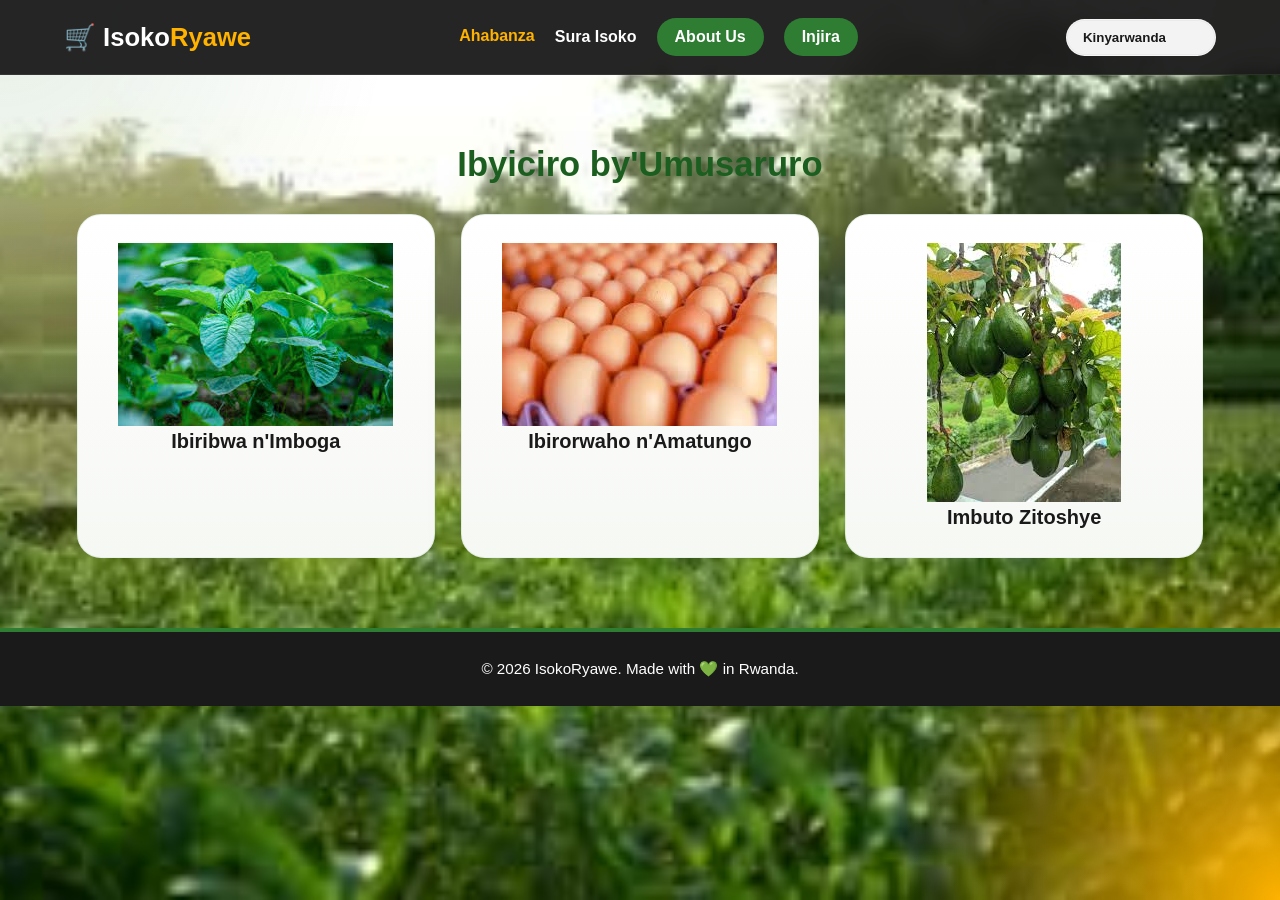
==== index.html @ f5d6e4ac "feat: Add About Us button to navbar and remove homepage hero section" ====
<!DOCTYPE html>
<html lang="rw">
<head>
  <meta charset="UTF-8">
  <meta name="viewport" content="width=device-width, initial-scale=1.0">
  <title>IsokoRyawe | Umusaruro wawe, Isoko ryawe</title>
  <link rel="stylesheet" href="style.css">
</head>
<body>

  <!-- Navbar -->
  <header class="navbar">
    <div class="logo">🛒 Isoko<span>Ryawe</span></div>

    <nav class="nav-links">
      <a href="index.html" class="active" id="lnk-home">Ahabanza</a>
      <a href="market.html" id="lnk-market">Sura Isoko</a>
      <a href="about.html" id="lnk-about" class="btn-about-nav">About Us</a>
      <a href="login.html" class="btn-login-nav" id="lnk-login">Injira</a>
    </nav>

    <div class="lang-selector">
      <select id="languageSelect" onchange="switchLanguage(this.value)">
        <option value="rw">Kinyarwanda</option>
        <option value="en">English</option>
        <option value="fr">Français</option>
        <option value="sw">Kiswahili</option>
      </select>
    </div>
  </header>

  <!-- Categories Section -->
  <section class="categories-section">
    <h2 id="cat-title">Ibyiciro by'Umusaruro</h2>
    <div class="categories-grid">
      <div class="cat-card">
      <img src="js/assets/dodo.png">
        <h3 id="cat-farming">Ibiribwa n'Imboga</h3>
      </div>
      <div class="cat-card">
        <img src="js/assets/amagi.png">
        <h3 id="cat-livestock">Amatungo</h3>
      </div>
      <div class="cat-card">
        <img src="js/assets/avoka.png">
        <h3 id="cat-fruits">Imbuto Zitoshye</h3>
      </div>
    </div>
  </section>

  <footer class="footer">
    <p>&copy; 2026 IsokoRyawe. Made with 💚 in Rwanda.</p>
  </footer>

  <script src="js/language.js"></script>
  <script src="js/app.js"></script>
</body>
</html>
---- style.css ----
* {
  margin: 0;
  padding: 0;
  box-sizing: border-box;
  font-family: 'Segoe UI', Tahoma, Geneva, Verdana, sans-serif;
}

body {
  background: #edf4ef url("js/assets/bg-image.png") center/cover fixed no-repeat;
  color: #1a1a1a;
}

body::before {
  content: "";
  position: fixed;
  inset: 0;
  background: radial-gradient(circle at top left, rgba(46,125,50,0.12), transparent 25%),
              radial-gradient(circle at bottom right, rgba(255,179,0.12), transparent 25%);
  pointer-events: none;
  z-index: -1;
}

.navbar {
  display: flex;
  justify-content: space-between;
  align-items: center;
  background-color: rgba(26,26,26,0.95);
  padding: 18px 5%;
  color: #ffffff;
  border-bottom: 1px solid rgba(255,255,255,0.08);
  position: sticky;
  top: 0;
  z-index: 1000;
  backdrop-filter: blur(10px);
}

.logo {
  font-size: 1.6rem;
  font-weight: 800;
  color: #ffffff;
}

.logo span {
  color: #ffb300;
}

.lang-selector {
  display: flex;
  align-items: center;
}

.lang-selector select {
  appearance: none;
  -webkit-appearance: none;
  -moz-appearance: none;
  padding: 10px 16px;
  border-radius: 999px;
  border: 1px solid rgba(255,255,255,0.2);
  background-color: rgba(255,255,255,0.95);
  color: #1a1a1a;
  font-weight: 700;
  cursor: pointer;
  min-width: 150px;
  box-shadow: inset 0 0 0 1px rgba(0,0,0,0.04);
  transition: transform 0.2s ease, border-color 0.2s ease, box-shadow 0.2s ease;
}

.lang-selector select:hover,
.lang-selector select:focus {
  border-color: #ffb300;
  box-shadow: 0 6px 18px rgba(0,0,0,0.12);
  transform: translateY(-1px);
}

.nav-links {
  display: flex;
  align-items: center;
  gap: 20px;
}

.nav-links a {
  color: #ffffff;
  text-decoration: none;
  font-weight: 600;
  transition: all 0.25s ease;
}

.nav-links a:hover,
.nav-links a.active {
  color: #ffb300;
  transform: translateY(-1px);
}

.btn-login-nav,
.btn-about-nav {
  display: inline-flex;
  align-items: center;
  justify-content: center;
  background-color: #2e7d32;
  padding: 10px 18px;
  border-radius: 999px;
  color: #ffffff;
  text-decoration: none;
}

.btn-login-nav:hover,
.btn-about-nav:hover {
  background-color: #1b5e20 !important;
  color: #ffffff !important;
}

.hero-section {
  position: relative;
  background: linear-gradient(135deg, #2e7d32 0%, #60ab55 45%, #f9fbe7 100%);
  min-height: 85vh;
  display: flex;
  align-items: center;
  justify-content: center;
  text-align: center;
  color: #ffffff;
}

.hero-section::after {
  content: "";
  position: absolute;
  inset: 0;
  background: radial-gradient(circle at top left, rgba(255,255,255,0.2), transparent 20%),
              radial-gradient(circle at bottom right, rgba(255,255,255,0.14), transparent 22%);
}

.hero-content {
  position: relative;
  z-index: 1;
  max-width: 840px;
  padding: 24px;
}

.hero-content h1 {
  font-size: clamp(2.8rem, 4vw, 4.4rem);
  color: #ffffff;
  margin-bottom: 18px;
  line-height: 1.05;
}

.hero-content p {
  font-size: 1.15rem;
  line-height: 1.75;
  margin-bottom: 34px;
  max-width: 760px;
  margin-left: auto;
  margin-right: auto;
}

.cta-buttons {
  display: flex;
  justify-content: center;
  gap: 18px;
  flex-wrap: wrap;
}

.btn-cta-main,
.btn-cta-sub {
  display: inline-flex;
  align-items: center;
  justify-content: center;
  min-width: 220px;
}

.btn-cta-main {
  background-color: #ffffff;
  color: #1a1a1a;
  padding: 16px 34px;
  text-decoration: none;
  font-weight: 800;
  border-radius: 999px;
  box-shadow: 0 18px 40px rgba(0,0,0,0.16);
  transition: transform 0.3s ease, box-shadow 0.3s ease;
}

.btn-cta-main:hover {
  transform: translateY(-3px);
  box-shadow: 0 22px 45px rgba(0,0,0,0.18);
}

.btn-cta-sub {
  background-color: transparent;
  color: #ffffff;
  padding: 16px 34px;
  text-decoration: none;
  font-weight: 700;
  border-radius: 999px;
  border: 2px solid rgba(255,255,255,0.95);
}

.btn-cta-sub:hover {
  background-color: rgba(255,255,255,0.12);
}

.hero-highlights {
  display: grid;
  grid-template-columns: repeat(auto-fit, minmax(200px, 1fr));
  gap: 20px;
  margin-top: 36px;
}

.highlight-card {
  background: rgba(255,255,255,0.16);
  border: 1px solid rgba(255,255,255,0.24);
  border-radius: 22px;
  padding: 24px;
  backdrop-filter: blur(10px);
  text-align: left;
}

.highlight-card h3 {
  font-size: 1.15rem;
  margin-bottom: 12px;
}

.highlight-card p {
  color: rgba(255,255,255,0.9);
  line-height: 1.7;
}

.categories-section {
  padding: 70px 6%;
  text-align: center;
}

.categories-section h2 {
  color: #1b5e20;
  font-size: clamp(2rem, 2.7vw, 2.8rem);
  margin-bottom: 30px;
}

.categories-grid {
  display: grid;
  grid-template-columns: repeat(auto-fit, minmax(250px, 1fr));
  gap: 26px;
}

.cat-card {
  background: linear-gradient(180deg, #ffffff 0%, #f6f8f4 100%);
  padding: 28px 24px;
  border-radius: 24px;
  box-shadow: 0 18px 40px rgba(14,30,18,0.08);
  transition: transform 0.3s ease, box-shadow 0.3s ease;
  border: 1px solid rgba(46,125,50,0.1);
}

.cat-card:hover {
  transform: translateY(-7px);
  box-shadow: 0 24px 42px rgba(14,30,18,0.12);
}

.cat-card .icon {
  font-size: 3.2rem;
  display: block;
  margin-bottom: 18px;
}

.cat-card h3 {
  color: #1a1a1a;
  font-size: 1.25rem;
}

.footer {
  background-color: #1a1a1a;
  color: #ffffff;
  text-align: center;
  padding: 28px 20px;
  border-top: 4px solid #2e7d32;
  font-size: 0.95rem;
}

@media (max-width: 768px) {
  .navbar {
    flex-wrap: wrap;
    gap: 12px;
    padding: 18px 4%;
  }

  .nav-links {
    width: 100%;
    text-align: center;
  }

  .nav-links a {
    margin-left: 12px;
    margin-right: 12px;
  }

  .hero-content h1 {
    font-size: 2.8rem;
  }
}
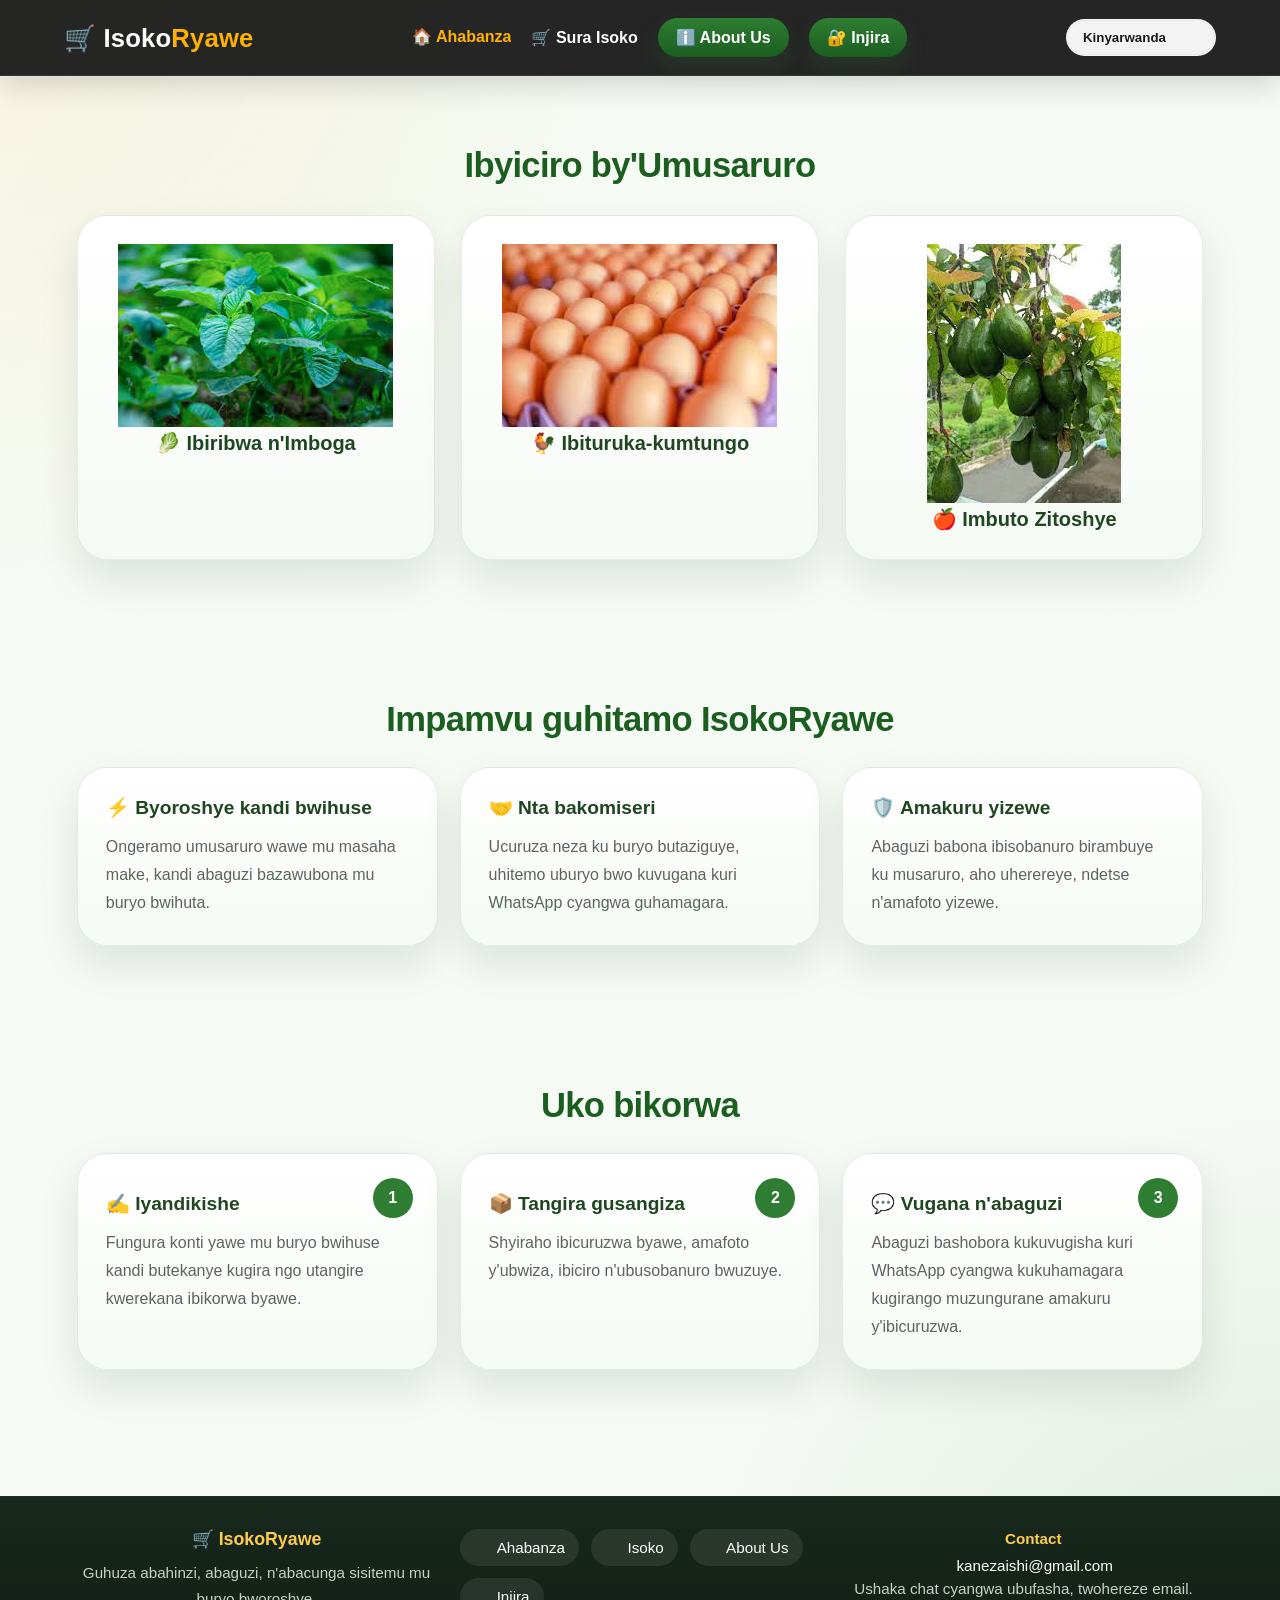
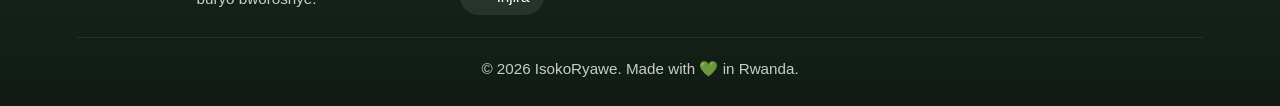
==== commit 5a4029f1: "Add i18n language switching and navbar translation" ====
--- a/index.html
+++ b/index.html
@@ -5,6 +5,7 @@
   <meta name="viewport" content="width=device-width, initial-scale=1.0">
   <title>IsokoRyawe | Umusaruro wawe, Isoko ryawe</title>
   <link rel="stylesheet" href="style.css">
+  <link rel="stylesheet" href="site-theme.css">
 </head>
 <body>
 
@@ -13,10 +14,11 @@
     <div class="logo">🛒 Isoko<span>Ryawe</span></div>
 
     <nav class="nav-links">
-      <a href="index.html" class="active" id="lnk-home">Ahabanza</a>
-      <a href="market.html" id="lnk-market">Sura Isoko</a>
-      <a href="about.html" id="lnk-about" class="btn-about-nav">About Us</a>
-      <a href="login.html" class="btn-login-nav" id="lnk-login">Injira</a>
+      <a href="index.html" class="active" id="lnk-home" data-i18n="nav.home">🏠 Ahabanza</a>
+      <a href="market.html" id="lnk-market" data-i18n="nav.market">🛒 Sura Isoko</a>
+      <a href="about.html" id="lnk-about" class="btn-about-nav" data-i18n="nav.about">ℹ️ About Us</a>
+      <a href="login.html" class="btn-login-nav" id="lnk-login" data-i18n="nav.login">🔐 Injira</a>
+
     </nav>
 
     <div class="lang-selector">
@@ -35,21 +37,77 @@
     <div class="categories-grid">
       <div class="cat-card">
       <img src="js/assets/dodo.png">
-        <h3 id="cat-farming">Ibiribwa n'Imboga</h3>
+        <h3 id="cat-farming">🥬 Ibiribwa n'Imboga</h3>
       </div>
       <div class="cat-card">
         <img src="js/assets/amagi.png">
-        <h3 id="cat-livestock">Amatungo</h3>
+        <h3 id="cat-livestock">🐓 Ibituruka-kumtungo</h3>
       </div>
       <div class="cat-card">
         <img src="js/assets/avoka.png">
-        <h3 id="cat-fruits">Imbuto Zitoshye</h3>
+        <h3 id="cat-fruits">🍎 Imbuto Zitoshye</h3>
+      </div>
+    </div>
+  </section>
+
+  <section class="home-feature-section">
+    <h2>Impamvu guhitamo IsokoRyawe</h2>
+    <div class="feature-grid">
+      <div class="feature-card">
+        <h3>⚡ Byoroshye kandi bwihuse</h3>
+        <p>Ongeramo umusaruro wawe mu masaha make, kandi abaguzi bazawubona mu buryo bwihuta.</p>
+      </div>
+      <div class="feature-card">
+        <h3>🤝 Nta bakomiseri</h3>
+        <p>Ucuruza neza ku buryo butaziguye, uhitemo uburyo bwo kuvugana kuri WhatsApp cyangwa guhamagara.</p>
+      </div>
+      <div class="feature-card">
+        <h3>🛡️ Amakuru yizewe</h3>
+        <p>Abaguzi babona ibisobanuro birambuye ku musaruro, aho uherereye, ndetse n'amafoto yizewe.</p>
+      </div>
+    </div>
+  </section>
+
+  <section class="home-process-section">
+    <h2>Uko bikorwa</h2>
+    <div class="process-grid">
+      <div class="process-card">
+        <span class="step">1</span>
+        <h3>✍️ Iyandikishe</h3>
+        <p>Fungura konti yawe mu buryo bwihuse kandi butekanye kugira ngo utangire kwerekana ibikorwa byawe.</p>
+      </div>
+      <div class="process-card">
+        <span class="step">2</span>
+        <h3>📦 Tangira gusangiza</h3>
+        <p>Shyiraho ibicuruzwa byawe, amafoto y'ubwiza, ibiciro n'ubusobanuro bwuzuye.</p>
+      </div>
+      <div class="process-card">
+        <span class="step">3</span>
+        <h3>💬 Vugana n'abaguzi</h3>
+        <p>Abaguzi bashobora kukuvugisha kuri WhatsApp cyangwa kukuhamagara kugirango muzungurane amakuru y'ibicuruzwa.</p>
       </div>
     </div>
   </section>
 
   <footer class="footer">
-    <p>&copy; 2026 IsokoRyawe. Made with 💚 in Rwanda.</p>
+    <div class="footer-inner">
+      <div class="footer-brand">
+        <h3>🛒 IsokoRyawe</h3>
+        <p>Guhuza abahinzi, abaguzi, n'abacunga sisitemu mu buryo bworoshye.</p>
+      </div>
+      <nav class="footer-links" aria-label="Footer navigation">
+        <a href="index.html"><span class="ui-icon" data-icon="home"></span> Ahabanza</a>
+        <a href="market.html"><span class="ui-icon" data-icon="market"></span> Isoko</a>
+        <a href="about.html"><span class="ui-icon" data-icon="info"></span> About Us</a>
+        <a href="login.html"><span class="ui-icon" data-icon="login"></span> Injira</a>
+      </nav>
+      <div class="footer-contact">
+        <h4><span class="ui-icon" data-icon="mail"></span> Contact</h4>
+        <a href="mailto:kanezaishi@gmail.com"><span class="ui-icon" data-icon="mail"></span> kanezaishi@gmail.com</a>
+        <p>Ushaka chat cyangwa ubufasha, twohereze email.</p>
+      </div>
+    </div>
+    <p class="footer-copy">&copy; 2026 IsokoRyawe. Made with 💚 in Rwanda.</p>
   </footer>
 
   <script src="js/language.js"></script>
--- a/style.css
+++ b/style.css
@@ -239,6 +239,72 @@
   gap: 26px;
 }
 
+.home-feature-section,
+.home-process-section {
+  padding: 70px 6%;
+  text-align: center;
+}
+
+.home-feature-section h2,
+.home-process-section h2 {
+  color: #1b5e20;
+  font-size: clamp(2rem, 2.7vw, 2.8rem);
+  margin-bottom: 28px;
+}
+
+.feature-grid,
+.process-grid {
+  display: grid;
+  gap: 22px;
+  grid-template-columns: repeat(auto-fit, minmax(240px, 1fr));
+}
+
+.feature-card,
+.process-card {
+  background: #ffffff;
+  border-radius: 24px;
+  padding: 28px;
+  box-shadow: 0 18px 40px rgba(14, 30, 18, 0.08);
+  border: 1px solid rgba(46, 125, 50, 0.1);
+  text-align: left;
+}
+
+.feature-card h3,
+.process-card h3 {
+  font-size: 1.2rem;
+  margin-bottom: 14px;
+  color: #1a1a1a;
+}
+
+.feature-card p,
+.process-card p {
+  line-height: 1.75;
+  color: #4f4f4f;
+}
+
+.process-card {
+  position: relative;
+}
+
+.process-card .step {
+  position: absolute;
+  top: 24px;
+  right: 24px;
+  width: 40px;
+  height: 40px;
+  display: grid;
+  place-items: center;
+  background-color: #2e7d32;
+  color: #ffffff;
+  border-radius: 999px;
+  font-weight: 800;
+}
+
+.process-card h3 {
+  margin-top: 0;
+  padding-top: 10px;
+}
+
 .cat-card {
   background: linear-gradient(180deg, #ffffff 0%, #f6f8f4 100%);
   padding: 28px 24px;
--- a/site-theme.css
+++ b/site-theme.css
@@ -0,0 +1,377 @@
+:root {
+  --brand: #2e7d32;
+  --brand-dark: #1b5e20;
+  --accent: #ffb300;
+  --bg: #f5faf4;
+  --surface: rgba(255, 255, 255, 0.96);
+  --text: #1a1a1a;
+  --muted: #5b665a;
+  --shadow: 0 18px 40px rgba(14, 30, 18, 0.10);
+  --shadow-strong: 0 26px 55px rgba(14, 30, 18, 0.14);
+  --radius-xl: 30px;
+  --radius-lg: 22px;
+  --radius-md: 16px;
+  --radius-pill: 999px;
+}
+
+* {
+  box-sizing: border-box;
+}
+
+body {
+  background:
+    radial-gradient(circle at top left, rgba(255, 179, 0, 0.12), transparent 28%),
+    radial-gradient(circle at bottom right, rgba(46, 125, 50, 0.12), transparent 28%),
+    var(--bg);
+  color: var(--text);
+}
+
+body::before {
+  content: "";
+  position: fixed;
+  inset: 0;
+  background:
+    linear-gradient(120deg, rgba(255,255,255,0.25), transparent 35%),
+    linear-gradient(300deg, rgba(255,255,255,0.16), transparent 28%);
+  pointer-events: none;
+  z-index: -1;
+}
+
+a {
+  transition: transform 0.22s ease, color 0.22s ease, background-color 0.22s ease, box-shadow 0.22s ease, border-color 0.22s ease;
+}
+
+.navbar {
+  box-shadow: 0 10px 30px rgba(0, 0, 0, 0.14);
+}
+
+.logo,
+.navbar .logo {
+  letter-spacing: 0.2px;
+}
+
+.nav-links {
+  flex-wrap: wrap;
+}
+
+.nav-links a,
+.btn-login-nav,
+.btn-about-nav,
+.btn-cta-main,
+.btn-cta-sub,
+.btn-register,
+.btn-login,
+.btn-submit,
+.btn-view,
+.btn-logout,
+.btn-action {
+  position: relative;
+  overflow: hidden;
+}
+
+.nav-links a:hover,
+.btn-login-nav:hover,
+.btn-about-nav:hover,
+.btn-cta-main:hover,
+.btn-cta-sub:hover,
+.btn-register:hover,
+.btn-login:hover,
+.btn-submit:hover,
+.btn-view:hover,
+.btn-logout:hover,
+.btn-action:hover {
+  transform: translateY(-2px);
+}
+
+.btn-login-nav,
+.btn-about-nav {
+  background: linear-gradient(180deg, var(--brand) 0%, var(--brand-dark) 100%);
+  box-shadow: 0 10px 22px rgba(46, 125, 50, 0.18);
+}
+
+.btn-cta-main,
+.btn-register,
+.btn-login,
+.btn-submit,
+.btn-view {
+  box-shadow: 0 16px 30px rgba(46, 125, 50, 0.16);
+}
+
+.btn-cta-sub {
+  border-color: rgba(255,255,255,0.95);
+  backdrop-filter: blur(8px);
+}
+
+.hero-section,
+.market-hero {
+  box-shadow: var(--shadow-strong);
+}
+
+.categories-section h2,
+.home-feature-section h2,
+.home-process-section h2,
+.search-section h2,
+.products-list-section h2,
+.form-section h2,
+.controls-section h2,
+.users-section h2,
+.profile-card h2,
+.details-card h1 {
+  letter-spacing: -0.02em;
+}
+
+.cat-card,
+.feature-card,
+.process-card,
+.highlight-card,
+.product-item,
+.product-card,
+.profile-card,
+.details-card,
+.login-card,
+.register-card,
+.stat-card,
+.controls-section,
+.users-section {
+  border-radius: var(--radius-xl);
+  box-shadow: var(--shadow);
+  border: 1px solid rgba(46, 125, 50, 0.12);
+}
+
+.cat-card,
+.feature-card,
+.process-card,
+.highlight-card,
+.product-item,
+.product-card {
+  background: linear-gradient(180deg, rgba(255,255,255,0.98) 0%, rgba(245,250,244,0.98) 100%);
+}
+
+.cat-card,
+.feature-card,
+.process-card,
+.highlight-card {
+  color: var(--text);
+}
+
+.cat-card h3,
+.feature-card h3,
+.process-card h3,
+.highlight-card h3 {
+  color: #1e4620;
+}
+
+.cat-card p,
+.feature-card p,
+.process-card p,
+.highlight-card p {
+  color: var(--muted);
+}
+
+.cat-card:hover,
+.feature-card:hover,
+.process-card:hover,
+.highlight-card:hover,
+.product-item:hover,
+.product-card:hover,
+.profile-card:hover,
+.details-card:hover {
+  transform: translateY(-4px);
+  box-shadow: 0 22px 48px rgba(14, 30, 18, 0.14);
+}
+
+.field-error {
+  display: block;
+  margin-top: 8px;
+  color: #c62828;
+  font-size: 0.86rem;
+  min-height: 1.1em;
+}
+
+.btn-logout {
+  background: linear-gradient(180deg, #243026 0%, #111814 100%);
+}
+
+.btn-logout:hover {
+  background: linear-gradient(180deg, #c62828 0%, #a61d1d 100%);
+}
+
+.product-item .btn-view,
+.btn-action,
+.btn-logout {
+  border: none;
+}
+
+.footer {
+  margin-top: 56px;
+  padding: 32px 6% 24px;
+  background: linear-gradient(180deg, rgba(19, 36, 24, 0.98) 0%, rgba(12, 22, 15, 0.98) 100%);
+  color: #eef7ee;
+  border-top: 1px solid rgba(255, 255, 255, 0.08);
+}
+
+.footer-inner {
+  display: grid;
+  grid-template-columns: repeat(auto-fit, minmax(220px, 1fr));
+  gap: 24px;
+  align-items: start;
+}
+
+.footer-brand h3,
+.footer-contact h4 {
+  margin-bottom: 10px;
+  color: #ffcc4d;
+}
+
+.footer-brand p,
+.footer-contact p,
+.footer-copy {
+  color: rgba(238, 247, 238, 0.82);
+  line-height: 1.7;
+}
+
+.footer-links {
+  display: flex;
+  flex-wrap: wrap;
+  gap: 12px;
+  align-content: start;
+}
+
+.footer-links a,
+.footer-contact a {
+  color: #ffffff;
+  text-decoration: none;
+}
+
+.footer-links a {
+  display: inline-flex;
+  align-items: center;
+  gap: 0.45rem;
+  padding: 10px 14px;
+  border-radius: var(--radius-pill);
+  background: rgba(255, 255, 255, 0.08);
+}
+
+.footer-contact a {
+  display: inline-flex;
+  align-items: center;
+  gap: 0.45rem;
+}
+
+.footer-brand h3 .ui-icon,
+.footer-contact h4 .ui-icon,
+.footer-links a .ui-icon,
+.footer-contact a .ui-icon {
+  width: 1em;
+  height: 1em;
+  display: inline-flex;
+  align-items: center;
+  justify-content: center;
+  flex-shrink: 0;
+}
+
+.footer-links a:hover,
+.footer-contact a:hover {
+  color: #ffcc4d;
+}
+
+.footer-copy {
+  margin-top: 22px;
+  padding-top: 18px;
+  border-top: 1px solid rgba(255,255,255,0.08);
+  text-align: center;
+  font-size: 0.95rem;
+}
+
+@media (max-width: 768px) {
+  .nav-links {
+    gap: 10px;
+  }
+
+  .btn-login-nav,
+  .btn-about-nav {
+    width: 100%;
+  }
+
+  .footer {
+    padding-left: 20px;
+    padding-right: 20px;
+  }
+}
+
+.toast-container {
+  position: fixed;
+  top: 20px;
+  right: 20px;
+  z-index: 3000;
+  display: grid;
+  gap: 12px;
+  width: min(360px, calc(100vw - 40px));
+}
+
+.toast {
+  display: grid;
+  grid-template-columns: auto 1fr auto;
+  align-items: start;
+  gap: 12px;
+  padding: 14px 16px;
+  border-radius: 18px;
+  color: #f8fbf8;
+  background: rgba(20, 28, 22, 0.96);
+  box-shadow: 0 18px 40px rgba(0, 0, 0, 0.22);
+  border: 1px solid rgba(255,255,255,0.08);
+  backdrop-filter: blur(10px);
+  animation: toast-in 0.22s ease-out;
+}
+
+.toast-success {
+  border-left: 6px solid #2e7d32;
+}
+
+.toast-error {
+  border-left: 6px solid #c62828;
+}
+
+.toast-info {
+  border-left: 6px solid #ffb300;
+}
+
+.toast-dot {
+  width: 10px;
+  height: 10px;
+  margin-top: 6px;
+  border-radius: 999px;
+  background: currentColor;
+  opacity: 0.9;
+}
+
+.toast-message {
+  line-height: 1.5;
+}
+
+.toast-close {
+  border: none;
+  background: transparent;
+  color: inherit;
+  font-size: 1.2rem;
+  cursor: pointer;
+  opacity: 0.85;
+  line-height: 1;
+}
+
+.toast-hide {
+  opacity: 0;
+  transform: translateY(-8px);
+  transition: opacity 0.2s ease, transform 0.2s ease;
+}
+
+@keyframes toast-in {
+  from {
+    opacity: 0;
+    transform: translateY(-8px);
+  }
+  to {
+    opacity: 1;
+    transform: translateY(0);
+  }
+}
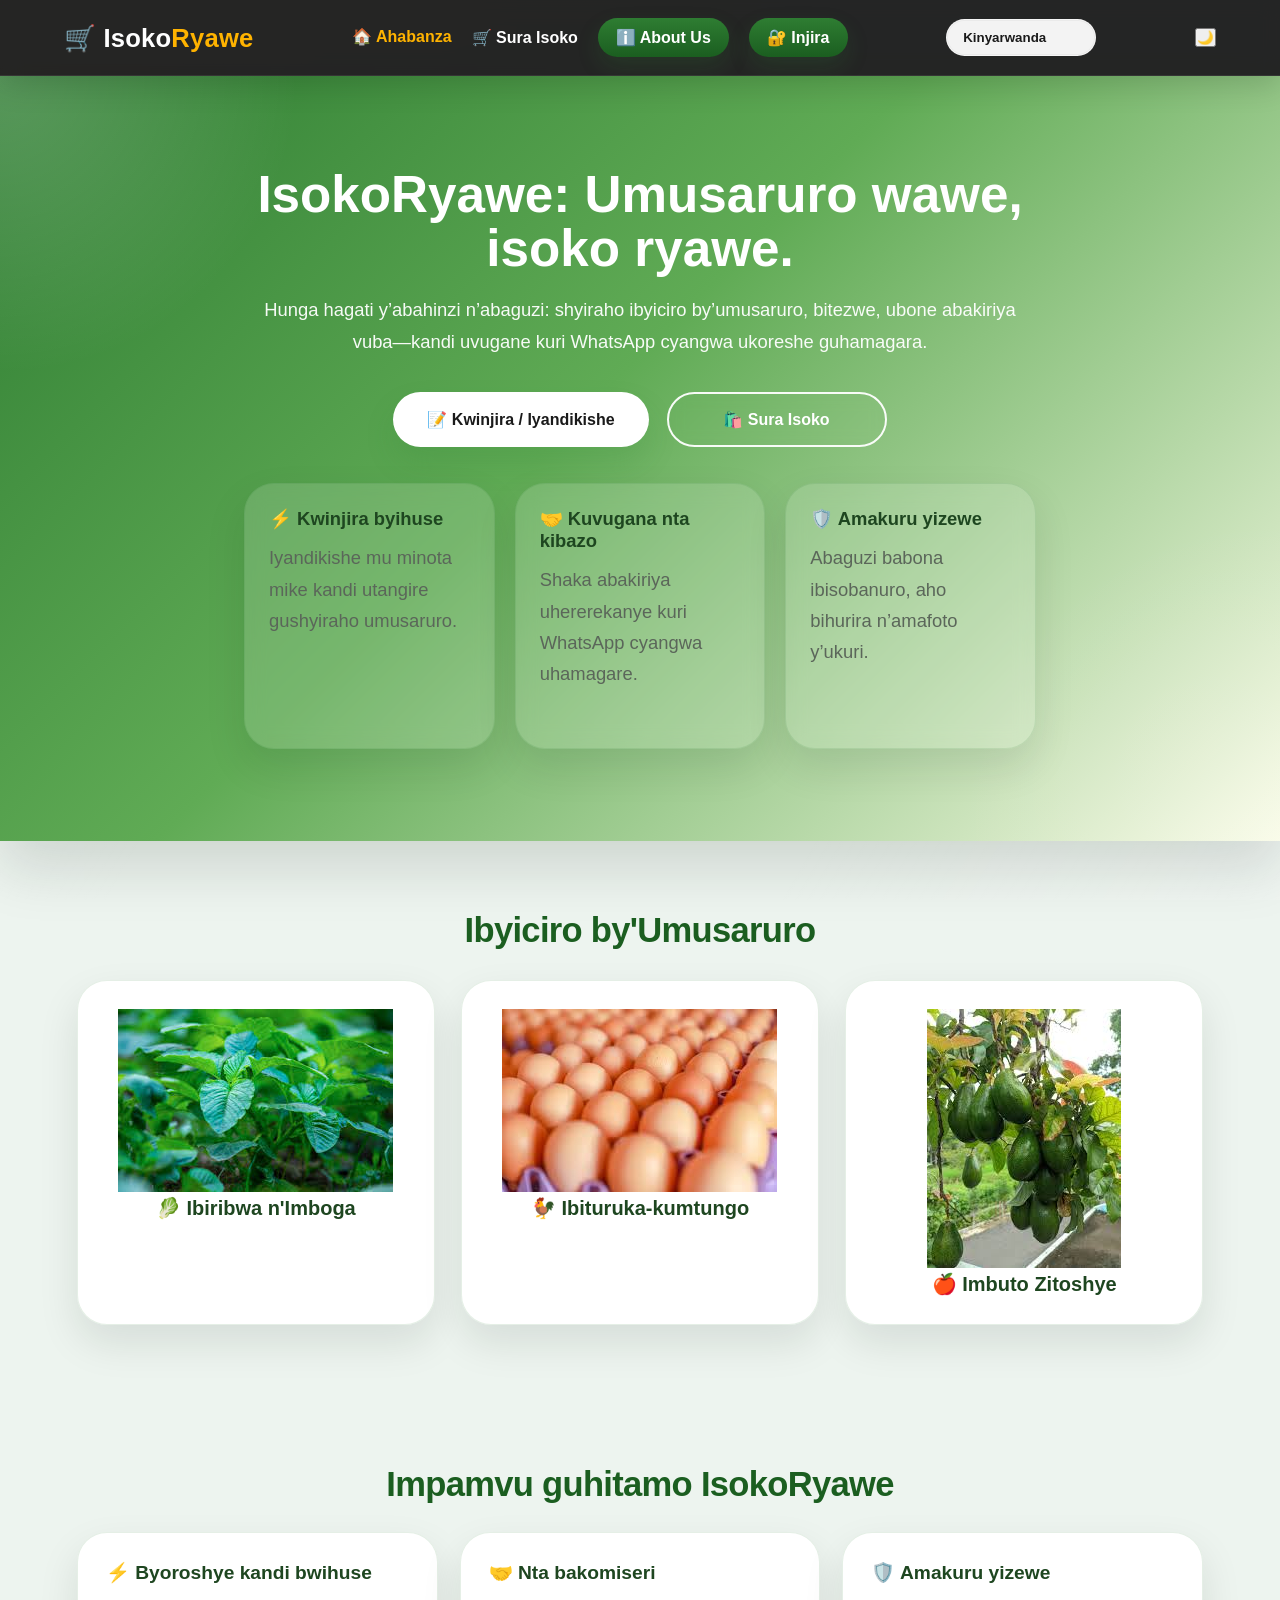
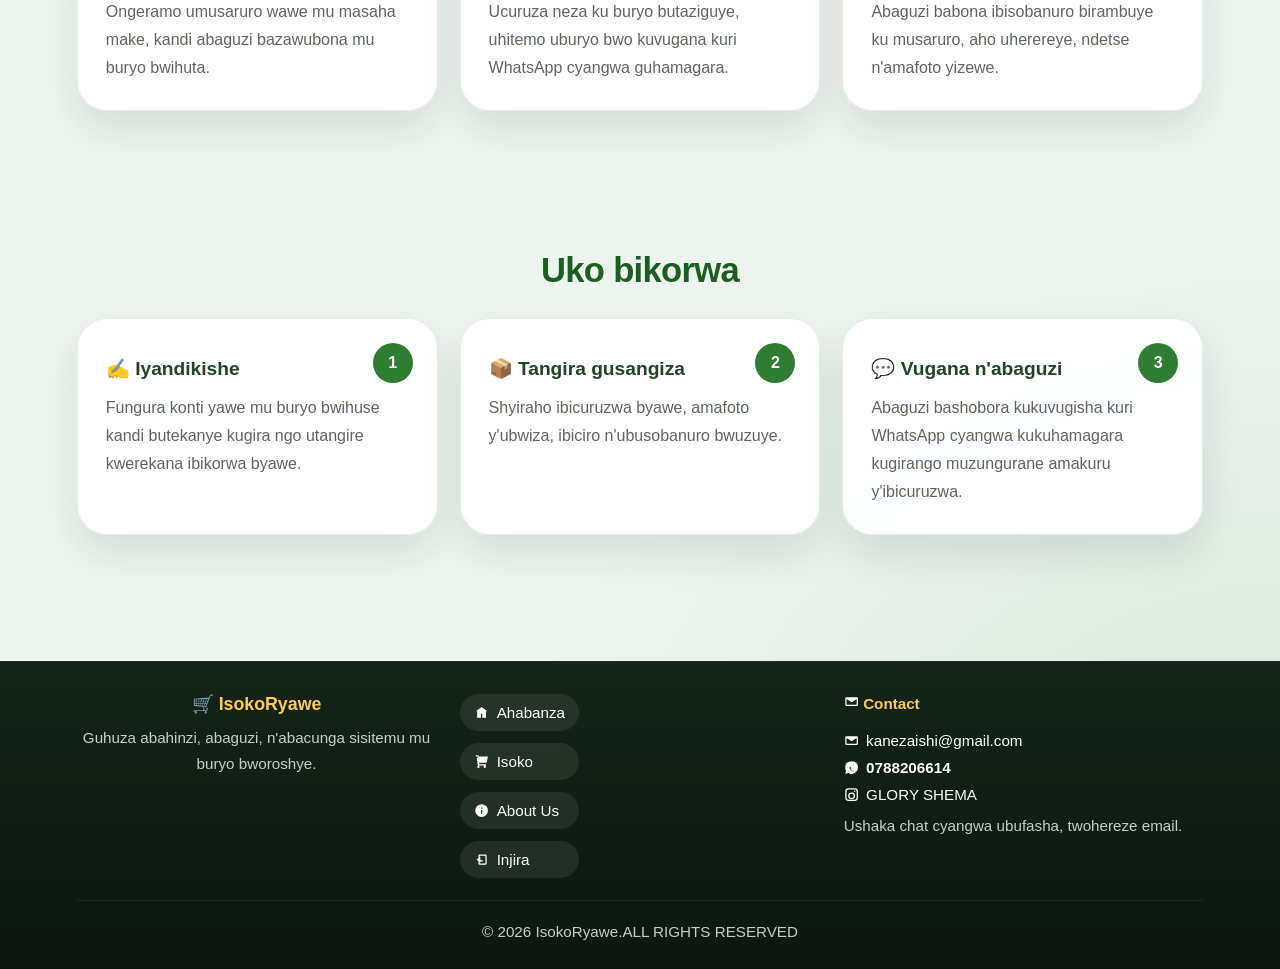
==== commit 8730e8c8: "Fix navbar language selector everywhere + footer icons size" ====
--- a/index.html
+++ b/index.html
@@ -6,11 +6,15 @@
   <title>IsokoRyawe | Umusaruro wawe, Isoko ryawe</title>
   <link rel="stylesheet" href="style.css">
   <link rel="stylesheet" href="site-theme.css">
+  <link rel="stylesheet" href="style-theme.css">
+
 </head>
-<body>
+  <body>
+
 
   <!-- Navbar -->
   <header class="navbar">
+
     <div class="logo">🛒 Isoko<span>Ryawe</span></div>
 
     <nav class="nav-links">
@@ -23,17 +27,52 @@
 
     <div class="lang-selector">
       <select id="languageSelect" onchange="switchLanguage(this.value)">
-        <option value="rw">Kinyarwanda</option>
-        <option value="en">English</option>
-        <option value="fr">Français</option>
-        <option value="sw">Kiswahili</option>
-      </select>
+         <option value="rw">Kinyarwanda</option>
+         <option value="en">English</option>
+         <option value="fr">Français</option>
+         <option value="sw">Kiswahili</option>
+       </select>
+     </div>
+
+    <div class="theme-selector" title="Theme">
+      <button type="button" id="themeToggle" class="theme-toggle" aria-label="Toggle dark mode">
+        <span class="theme-icon" aria-hidden="true">🌙</span>
+      </button>
     </div>
+
   </header>
 
   <!-- Categories Section -->
-  <section class="categories-section">
+  <section class="hero-section" id="home">
+    <div class="hero-content">
+      <h1>IsokoRyawe: Umusaruro wawe, isoko ryawe.</h1>
+      <p class="hero-lead">Hunga hagati y’abahinzi n’abaguzi: shyiraho ibyiciro by’umusaruro, bitezwe, ubone abakiriya vuba—kandi uvugane kuri WhatsApp cyangwa ukoreshe guhamagara.</p>
+
+      <div class="cta-buttons">
+        <a href="register.html" class="btn-cta-main">📝 Kwinjira / Iyandikishe</a>
+        <a href="market.html" class="btn-cta-sub">🛍️ Sura Isoko</a>
+      </div>
+
+      <div class="hero-highlights">
+        <div class="highlight-card">
+          <h3>⚡ Kwinjira byihuse</h3>
+          <p>Iyandikishe mu minota mike kandi utangire gushyiraho umusaruro.</p>
+        </div>
+        <div class="highlight-card">
+          <h3>🤝 Kuvugana nta kibazo</h3>
+          <p>Shaka abakiriya uhererekanye kuri WhatsApp cyangwa uhamagare.</p>
+        </div>
+        <div class="highlight-card">
+          <h3>🛡️ Amakuru yizewe</h3>
+          <p>Abaguzi babona ibisobanuro, aho bihurira n’amafoto y’ukuri.</p>
+        </div>
+      </div>
+    </div>
+  </section>
+
+  <section class="categories-section" id="categories">
     <h2 id="cat-title">Ibyiciro by'Umusaruro</h2>
+
     <div class="categories-grid">
       <div class="cat-card">
       <img src="js/assets/dodo.png">
@@ -82,7 +121,7 @@
         <p>Shyiraho ibicuruzwa byawe, amafoto y'ubwiza, ibiciro n'ubusobanuro bwuzuye.</p>
       </div>
       <div class="process-card">
-        <span class="step">3</span>
+         <span class="step">3</span>
         <h3>💬 Vugana n'abaguzi</h3>
         <p>Abaguzi bashobora kukuvugisha kuri WhatsApp cyangwa kukuhamagara kugirango muzungurane amakuru y'ibicuruzwa.</p>
       </div>
@@ -95,22 +134,47 @@
         <h3>🛒 IsokoRyawe</h3>
         <p>Guhuza abahinzi, abaguzi, n'abacunga sisitemu mu buryo bworoshye.</p>
       </div>
-      <nav class="footer-links" aria-label="Footer navigation">
+    <nav class="footer-links" aria-label="Footer navigation">
         <a href="index.html"><span class="ui-icon" data-icon="home"></span> Ahabanza</a>
         <a href="market.html"><span class="ui-icon" data-icon="market"></span> Isoko</a>
         <a href="about.html"><span class="ui-icon" data-icon="info"></span> About Us</a>
         <a href="login.html"><span class="ui-icon" data-icon="login"></span> Injira</a>
       </nav>
+
+
       <div class="footer-contact">
         <h4><span class="ui-icon" data-icon="mail"></span> Contact</h4>
-        <a href="mailto:kanezaishi@gmail.com"><span class="ui-icon" data-icon="mail"></span> kanezaishi@gmail.com</a>
+
+        <a href="mailto:kanezaishi@gmail.com">
+          <span class="ui-icon" data-icon="mail"></span>
+          kanezaishi@gmail.com
+        </a>
+
+        <a href="#" class="contact-phone" data-contact-phone="0788206614" target="_blank" rel="noopener noreferrer">
+          <span class="ui-icon" data-icon="whatsapp"></span>
+          0788206614
+        </a>
+
+        <a href="https://www.instagram.com/glory.shema/?__pwa=1#" target="_blank" rel="noopener noreferrer" class="contact-instagram">
+          <span class="ui-icon" data-icon="instagram"></span>
+          GLORY SHEMA
+        </a>
+
         <p>Ushaka chat cyangwa ubufasha, twohereze email.</p>
       </div>
     </div>
-    <p class="footer-copy">&copy; 2026 IsokoRyawe. Made with 💚 in Rwanda.</p>
+    <p class="footer-copy">&copy; 2026 IsokoRyawe.ALL RIGHTS RESERVED</p>
   </footer>
 
   <script src="js/language.js"></script>
+  <script src="js/nav-common.js"></script>
+  <script src="js/theme.js"></script>
+  <script src="js/ui-icons.js"></script>
   <script src="js/app.js"></script>
+
+
+
+
+
 </body>
 </html>
--- a/style.css
+++ b/style.css
@@ -6,9 +6,19 @@
 }
 
 body {
-  background: #edf4ef url("js/assets/bg-image.png") center/cover fixed no-repeat;
+  background: radial-gradient(circle at top left, rgba(46,125,50,0.12), transparent 25%),
+              radial-gradient(circle at bottom right, rgba(255,179,0.12), transparent 25%),
+              #edf4ef url("js/assets/background-image.png") center/cover fixed no-repeat;
   color: #1a1a1a;
 }
+
+
+
+/* Ensure the background is visible on pages that use their own body styles */
+html, body { min-height: 100%; }
+
+
+
 
 body::before {
   content: "";
@@ -222,10 +232,28 @@
   line-height: 1.7;
 }
 
+.hero-lead {
+  font-size: 1.15rem;
+  line-height: 1.75;
+  color: rgba(255,255,255,0.95);
+  margin: 0 auto 28px;
+  max-width: 820px;
+}
+
+.hero-highlights .highlight-card {
+  background: rgba(255,255,255,0.14);
+}
+
+.cta-buttons .btn-cta-main,
+.cta-buttons .btn-cta-sub {
+  transform: translateZ(0);
+}
+
 .categories-section {
   padding: 70px 6%;
   text-align: center;
 }
+
 
 .categories-section h2 {
   color: #1b5e20;
@@ -307,6 +335,7 @@
 
 .cat-card {
   background: linear-gradient(180deg, #ffffff 0%, #f6f8f4 100%);
+
   padding: 28px 24px;
   border-radius: 24px;
   box-shadow: 0 18px 40px rgba(14,30,18,0.08);
@@ -338,6 +367,53 @@
   border-top: 4px solid #2e7d32;
   font-size: 0.95rem;
 }
+
+.footer-links {
+  display: flex;
+  flex-direction: column;
+  gap: 8px;
+  align-content: start;
+}
+
+.footer-contact {
+  display: flex;
+  flex-direction: column;
+  gap: 10px;
+  align-items: flex-start;
+}
+
+/* Make the row icons (email/whatsapp) sit close to text */
+.footer-contact a {
+  display: inline-flex;
+  align-items: center;
+  gap: 10px;
+}
+
+/* Make UI icons bigger across the website */
+.ui-icon {
+  width: 36px;
+  height: 36px;
+
+  display: inline-block;
+  color: #ffffff;
+  flex: 0 0 auto;
+}
+
+.ui-icon svg {
+  width: 100%;
+  height: 100%;
+  display: block;
+}
+
+
+
+
+.contact-phone {
+  color: #ffffff;
+  text-decoration: none;
+  font-weight: 600;
+}
+
 
 @media (max-width: 768px) {
   .navbar {
--- a/style-theme.css
+++ b/style-theme.css
@@ -0,0 +1,48 @@
+:root {
+  --bg-color: #edf4ef;
+  --text-color: #1a1a1a;
+  --card-bg: rgba(255,255,255,0.96);
+  --nav-bg: rgba(26,26,26,0.95);
+  --footer-bg: #1a1a1a;
+}
+
+:root[data-theme="dark"] {
+  --bg-color: #0f1411;
+  --text-color: #eef7ee;
+  --card-bg: rgba(18, 26, 20, 0.82);
+  --nav-bg: rgba(10, 14, 12, 0.95);
+  --footer-bg: #070a08;
+}
+
+/* Apply variables where possible */
+body {
+  background-color: var(--bg-color);
+  color: var(--text-color);
+}
+
+:root[data-theme="dark"] body {
+  background-image: none !important;
+}
+
+
+.navbar {
+  background-color: var(--nav-bg);
+  color: #fff;
+}
+
+.footer {
+  background-color: var(--footer-bg);
+  color: var(--text-color);
+}
+
+.cat-card,
+.feature-card,
+.process-card,
+.highlight-card,
+.login-card,
+.register-card,
+.profile-card,
+.details-card {
+  background: var(--card-bg);
+}
+
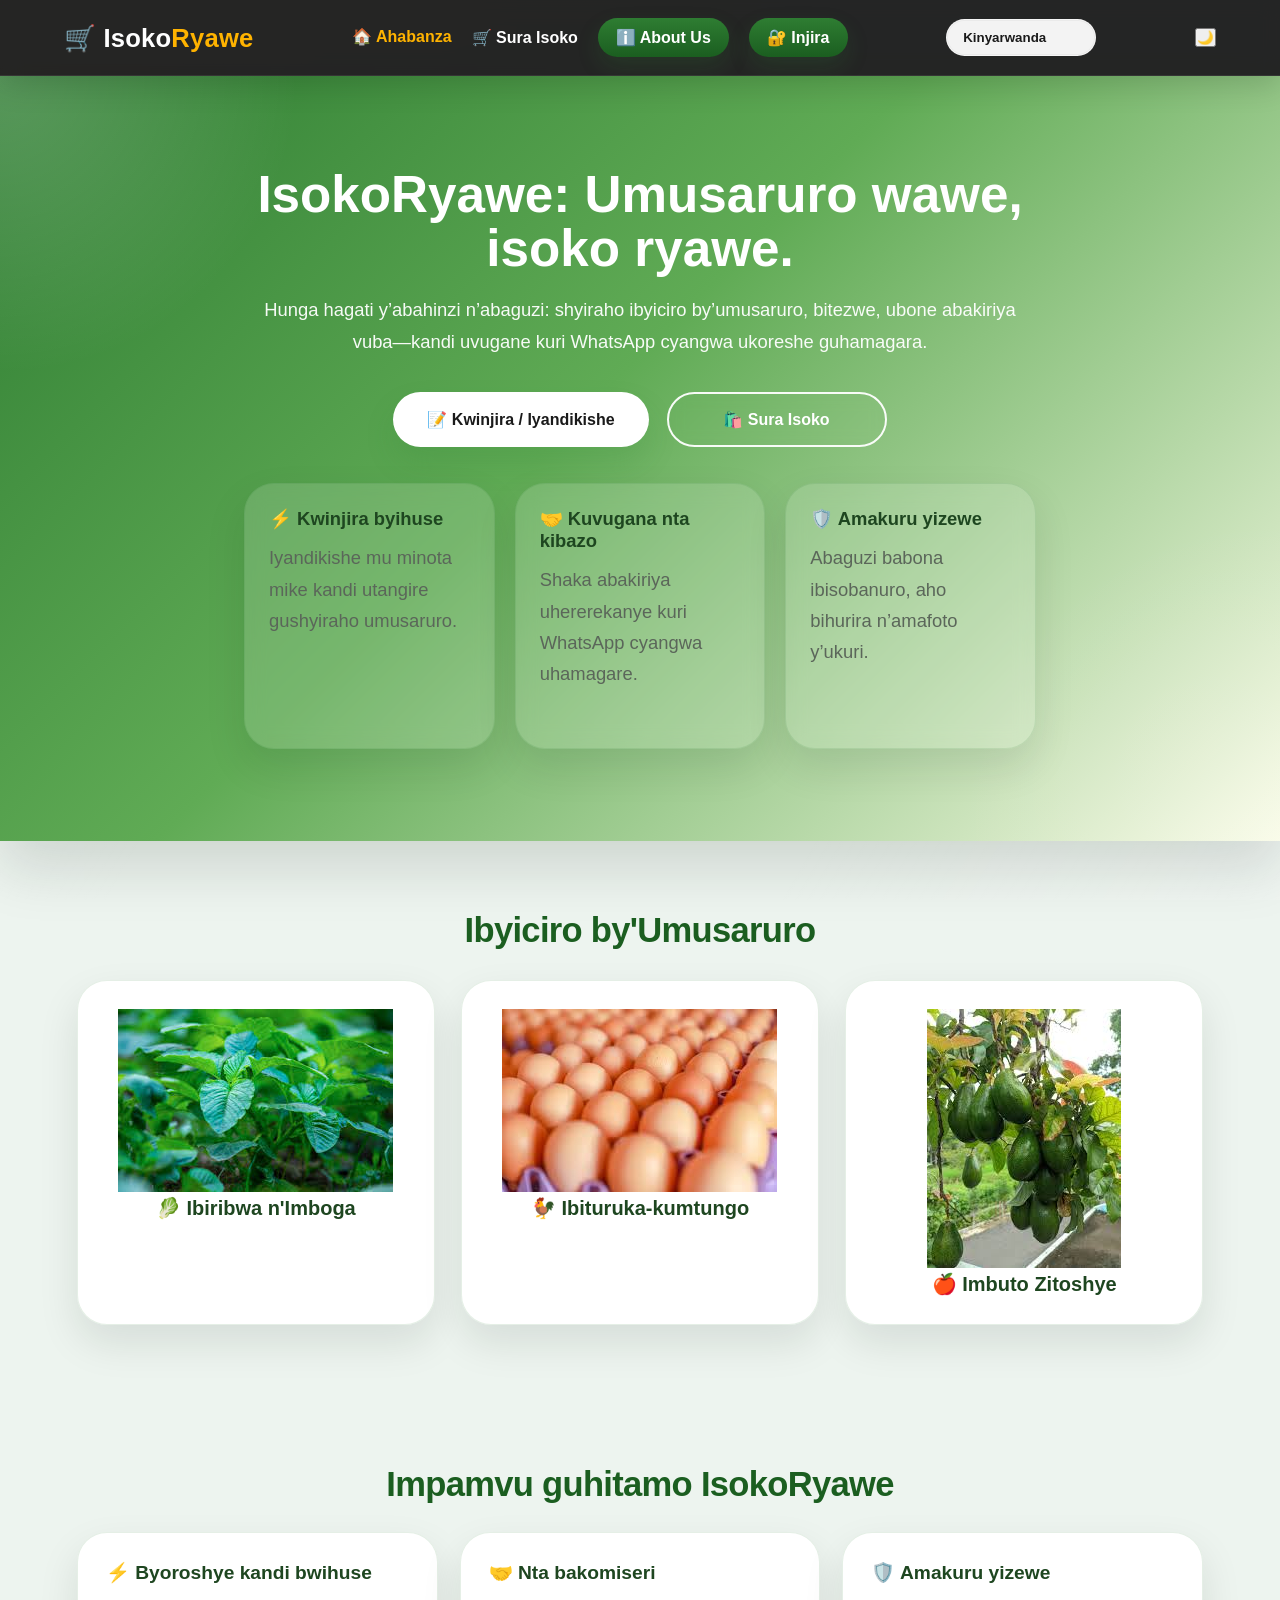
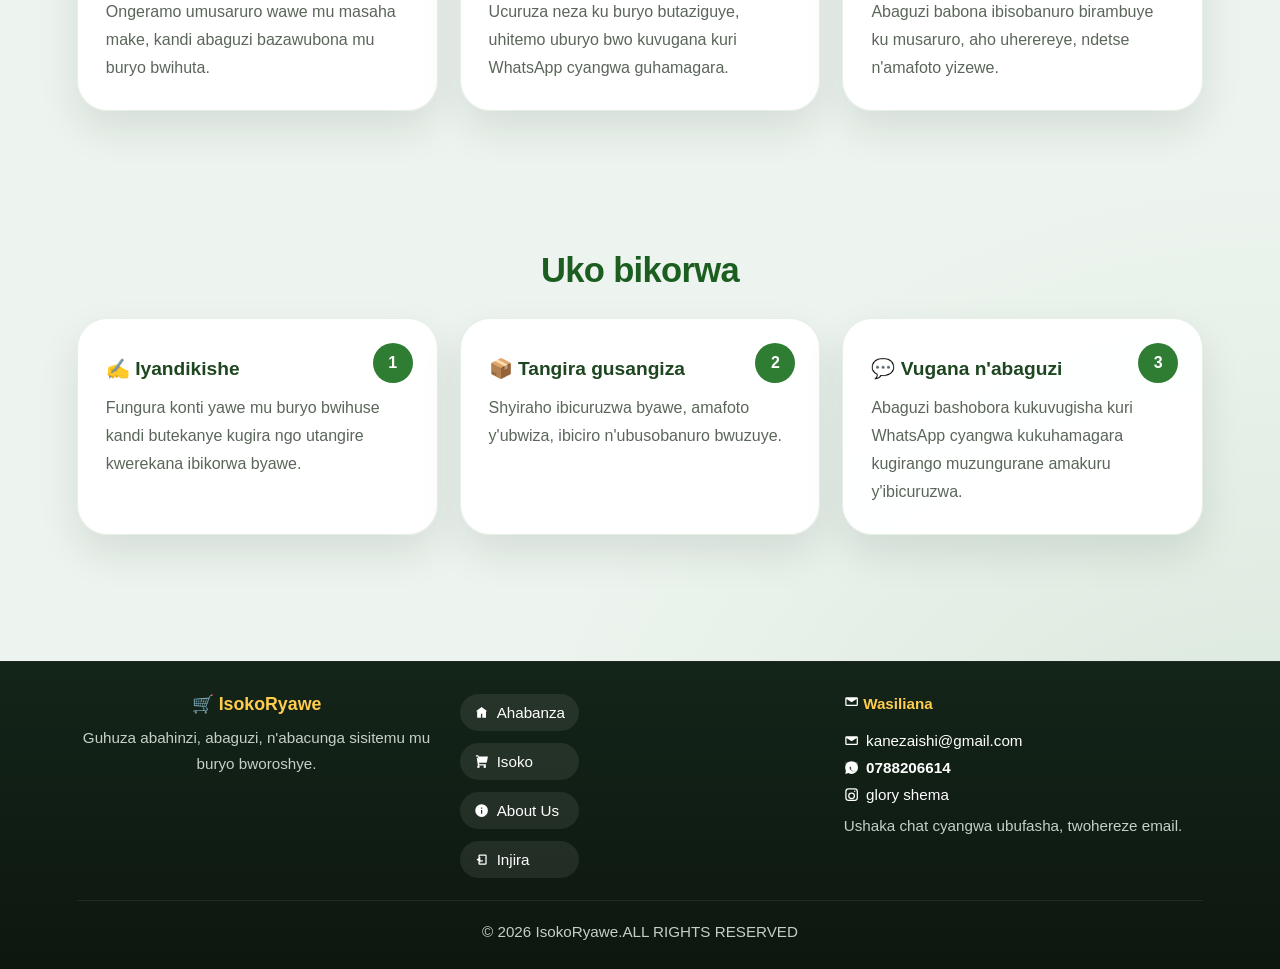
==== commit 66cb2582: "Fix language switching and language behavior" ====
--- a/index.html
+++ b/index.html
@@ -143,24 +143,24 @@
 
 
       <div class="footer-contact">
-        <h4><span class="ui-icon" data-icon="mail"></span> Contact</h4>
-
+        <h4><span class="ui-icon" data-icon="mail"></span> <span data-i18n="footer.contactTitle">Contact</span></h4>
         <a href="mailto:kanezaishi@gmail.com">
           <span class="ui-icon" data-icon="mail"></span>
-          kanezaishi@gmail.com
+          <span data-i18n="footer.contactEmailText">kanezaishi@gmail.com</span>
         </a>
 
         <a href="#" class="contact-phone" data-contact-phone="0788206614" target="_blank" rel="noopener noreferrer">
           <span class="ui-icon" data-icon="whatsapp"></span>
-          0788206614
+          <span data-i18n="footer.contactWhatsappText">0788206614</span>
         </a>
 
         <a href="https://www.instagram.com/glory.shema/?__pwa=1#" target="_blank" rel="noopener noreferrer" class="contact-instagram">
           <span class="ui-icon" data-icon="instagram"></span>
-          GLORY SHEMA
+          <span data-i18n="footer.contactInstagramText">GLORY SHEMA</span>
         </a>
 
-        <p>Ushaka chat cyangwa ubufasha, twohereze email.</p>
+        <p data-i18n="footer.contactHint">Ushaka chat cyangwa ubufasha, twohereze email.</p>
+
       </div>
     </div>
     <p class="footer-copy">&copy; 2026 IsokoRyawe.ALL RIGHTS RESERVED</p>
